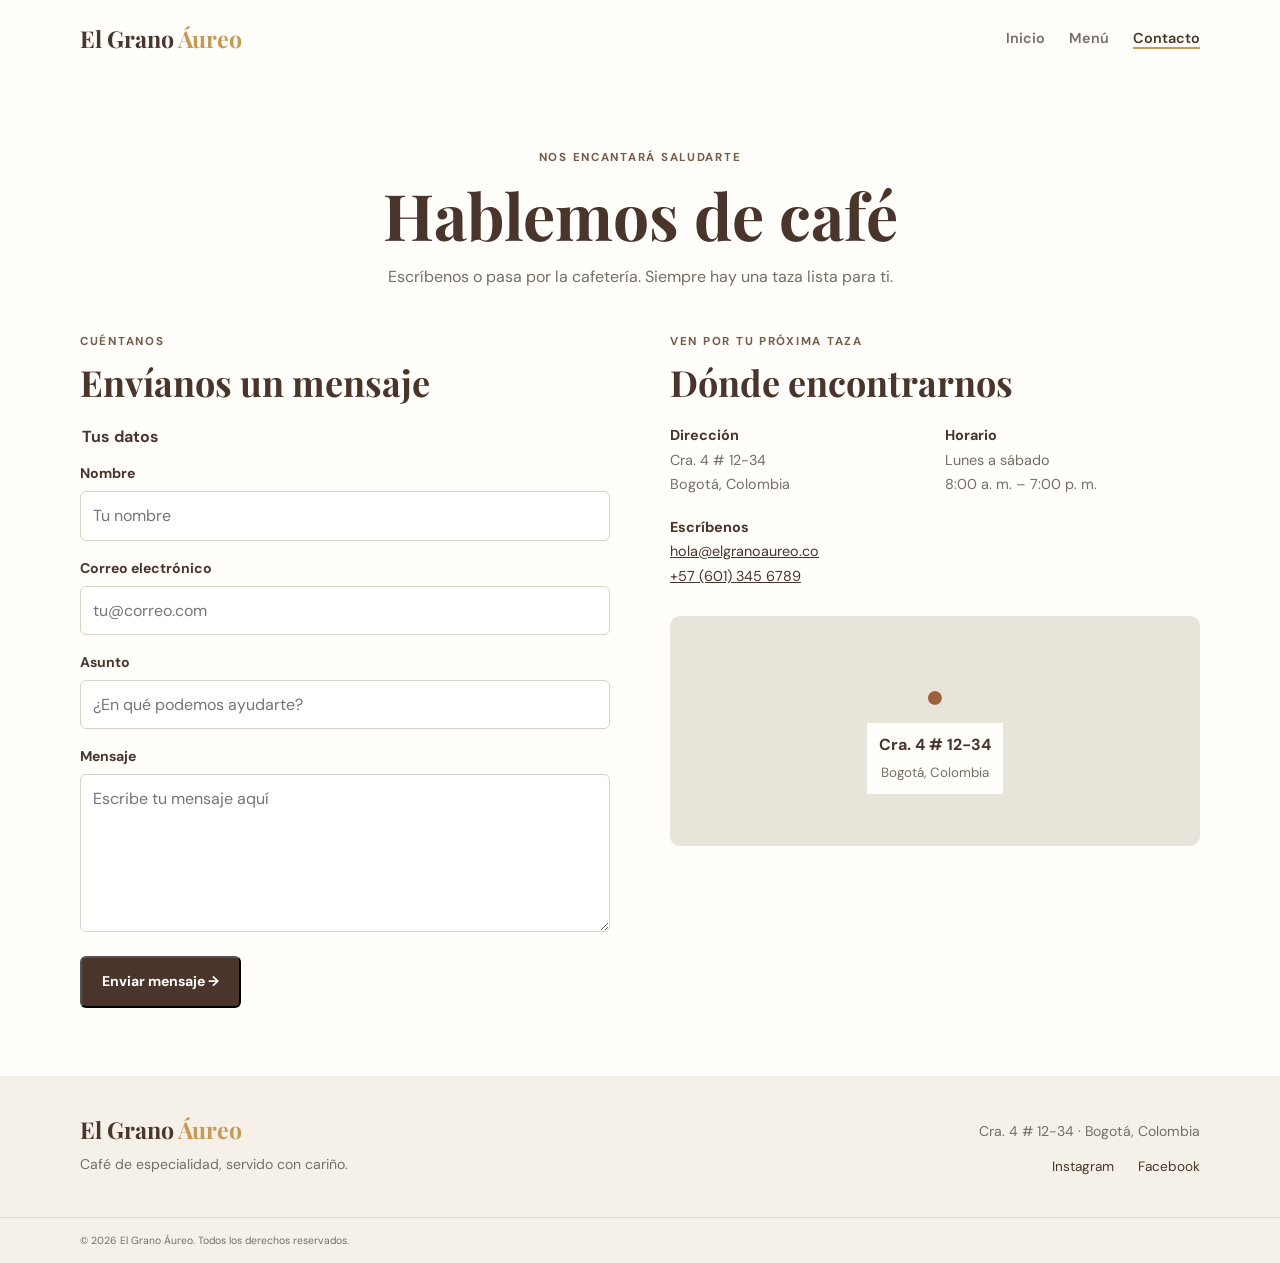
==== contacto.html @ 66225675 "Website ready" ====
<!doctype html>
<html lang="es">
  <head>
    <meta charset="utf-8" />
    <meta name="viewport" content="width=device-width, initial-scale=1" />
    <meta
      name="description"
      content="Contacta con El Grano Áureo y visítanos en Bogotá. Consulta nuestra dirección, horarios y envíanos un mensaje."
    />
    <meta name="theme-color" content="#f6f1e8" />
    <title>Contacto y ubicación | El Grano Áureo</title>
    <link rel="preconnect" href="https://fonts.googleapis.com" />
    <link rel="preconnect" href="https://fonts.gstatic.com" crossorigin />
    <link
      href="https://fonts.googleapis.com/css2?family=DM+Sans:wght@400;500;600;700&family=Playfair+Display:wght@500;600;700&display=swap"
      rel="stylesheet"
    />
    <link rel="stylesheet" href="css/styles.css" />
  </head>
  <body>
    <a class="skip-link" href="#contenido">Saltar al contenido</a>
    <header class="header">
      <div class="header-inner container">
        <a class="brand" href="index.html" aria-label="El Grano Áureo, inicio"
          >El Grano <span>Áureo</span></a
        >
        <nav class="nav" aria-label="Navegación principal">
          <ul class="nav-list">
            <li><a class="nav-link" href="index.html">Inicio</a></li>
            <li><a class="nav-link" href="menu.html">Menú</a></li>
            <li>
              <a
                class="nav-link is-active"
                href="contacto.html"
                aria-current="page"
                >Contacto</a
              >
            </li>
          </ul>
        </nav>
      </div>
    </header>
    <!-- Datos de contacto y formulario en el mismo lugar. -->
    <main id="contenido" class="contact-page">
      <header class="page-heading container">
        <p class="eyebrow">Nos encantará saludarte</p>
        <h1 class="page-title">Hablemos de café</h1>
        <p class="page-intro">
          Escríbenos o pasa por la cafetería. Siempre hay una taza lista para
          ti.
        </p>
      </header>
      <div class="contact-layout container">
        <section class="contact-form" aria-labelledby="form-title">
          <p class="eyebrow">Cuéntanos</p>
          <h2 class="section-title" id="form-title">Envíanos un mensaje</h2>
          <form action="#" method="post">
            <fieldset class="form-fields">
              <legend class="form-title">Tus datos</legend>
              <div class="field">
                <label class="field-label" for="nombre">Nombre</label
                ><input
                  class="field-input"
                  type="text"
                  id="nombre"
                  name="nombre"
                  autocomplete="name"
                  placeholder="Tu nombre"
                  required
                />
              </div>
              <div class="field">
                <label class="field-label" for="correo"
                  >Correo electrónico</label
                ><input
                  class="field-input"
                  type="email"
                  id="correo"
                  name="correo"
                  autocomplete="email"
                  placeholder="tu@correo.com"
                  required
                />
              </div>
              <div class="field">
                <label class="field-label" for="asunto">Asunto</label
                ><input
                  class="field-input"
                  type="text"
                  id="asunto"
                  name="asunto"
                  placeholder="¿En qué podemos ayudarte?"
                />
              </div>
              <div class="field">
                <label class="field-label" for="mensaje">Mensaje</label
                ><textarea
                  class="field-input textarea"
                  id="mensaje"
                  name="mensaje"
                  rows="5"
                  placeholder="Escribe tu mensaje aquí"
                  required
                ></textarea>
              </div>
              <button class="button" type="submit">
                Enviar mensaje <span aria-hidden="true">→</span>
              </button>
            </fieldset>
          </form>
        </section>
        <section class="contact-info" aria-labelledby="visit-title">
          <p class="eyebrow">Ven por tu próxima taza</p>
          <h2 class="section-title" id="visit-title">Dónde encontrarnos</h2>
          <address class="address">
            <p>
              <strong>Dirección</strong><br />Cra. 4 # 12-34<br />Bogotá,
              Colombia
            </p>
            <p>
              <strong>Horario</strong><br />Lunes a sábado<br />8:00 a. m. –
              7:00 p. m.
            </p>
            <p>
              <strong>Escríbenos</strong><br /><a
                href="mailto:hola@elgranoaureo.co"
                >hola@elgranoaureo.co</a
              ><br /><a href="tel:+576013456789">+57 (601) 345 6789</a>
            </p>
          </address>
          <div
            class="map"
            role="img"
            aria-label="Mapa de ubicación de El Grano Áureo en Bogotá"
          >
            <span class="map-pin" aria-hidden="true">●</span>
            <p>Cra. 4 # 12-34<br /><small>Bogotá, Colombia</small></p>
          </div>
        </section>
      </div>
    </main>
    <footer class="footer">
      <div class="footer-main container">
        <div>
          <a class="brand" href="index.html">El Grano <span>Áureo</span></a>
          <p class="footer-tagline">
            Café de especialidad, servido con cariño.
          </p>
        </div>
        <div class="footer-details">
          <p>Cra. 4 # 12-34 · Bogotá, Colombia</p>
          <ul class="social-list" aria-label="Redes sociales">
            <li>
              <a
                href="https://www.instagram.com/"
                aria-label="Instagram de El Grano Áureo"
                >Instagram</a
              >
            </li>
            <li>
              <a
                href="https://www.facebook.com/"
                aria-label="Facebook de El Grano Áureo"
                >Facebook</a
              >
            </li>
          </ul>
        </div>
      </div>
      <div class="footer-bottom">
        <div class="container">
          <small>© 2026 El Grano Áureo. Todos los derechos reservados.</small>
        </div>
      </div>
    </footer>
  </body>
</html>
---- css/styles.css ----
/* Hoja principal: carga los estilos por partes. */
@import url("base.css");
@import url("layout.css");
@import url("components.css");
@import url("home.css");
@import url("menu.css");
@import url("contact.css");
@import url("responsive.css");
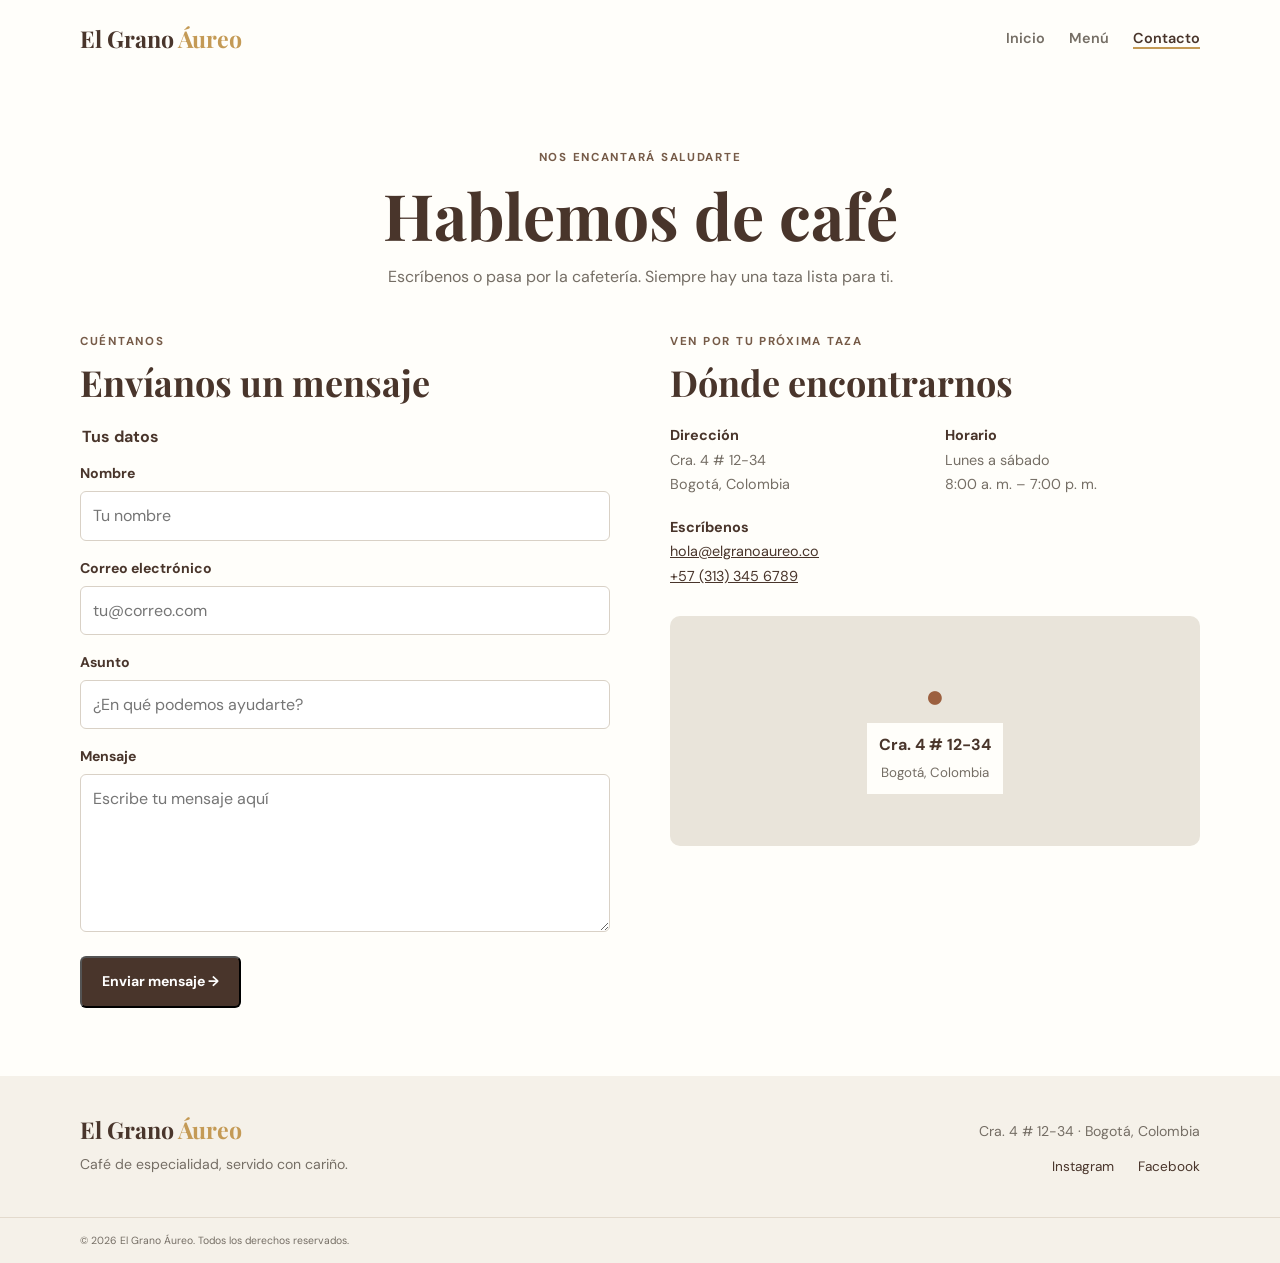
==== commit deb05fd0: "Refactored HTML" ====
--- a/contacto.html
+++ b/contacto.html
@@ -9,6 +9,7 @@
     />
     <meta name="theme-color" content="#f6f1e8" />
     <title>Contacto y ubicación | El Grano Áureo</title>
+    <!-- * Acelera la conexión con los servidores de Google Fonts -->
     <link rel="preconnect" href="https://fonts.googleapis.com" />
     <link rel="preconnect" href="https://fonts.gstatic.com" crossorigin />
     <link
@@ -18,12 +19,12 @@
     <link rel="stylesheet" href="css/styles.css" />
   </head>
   <body>
-    <a class="skip-link" href="#contenido">Saltar al contenido</a>
+    <!-- * Encabezado principal del sitio -->
     <header class="header">
       <div class="header-inner container">
-        <a class="brand" href="index.html" aria-label="El Grano Áureo, inicio"
-          >El Grano <span>Áureo</span></a
-        >
+        <a class="brand" href="index.html" aria-label="El Grano Áureo, inicio">
+          El Grano <span>Áureo</span>
+        </a>
         <nav class="nav" aria-label="Navegación principal">
           <ul class="nav-list">
             <li><a class="nav-link" href="index.html">Inicio</a></li>
@@ -33,14 +34,15 @@
                 class="nav-link is-active"
                 href="contacto.html"
                 aria-current="page"
-                >Contacto</a
               >
+                Contacto
+              </a>
             </li>
           </ul>
         </nav>
       </div>
     </header>
-    <!-- Datos de contacto y formulario en el mismo lugar. -->
+    <!-- * Contenido principal del sitio -->
     <main id="contenido" class="contact-page">
       <header class="page-heading container">
         <p class="eyebrow">Nos encantará saludarte</p>
@@ -50,7 +52,9 @@
           ti.
         </p>
       </header>
+      <!-- * Diseño de la página de contacto -->
       <div class="contact-layout container">
+        <!-- * Formulario de contacto -->
         <section class="contact-form" aria-labelledby="form-title">
           <p class="eyebrow">Cuéntanos</p>
           <h2 class="section-title" id="form-title">Envíanos un mensaje</h2>
@@ -58,8 +62,8 @@
             <fieldset class="form-fields">
               <legend class="form-title">Tus datos</legend>
               <div class="field">
-                <label class="field-label" for="nombre">Nombre</label
-                ><input
+                <label class="field-label" for="nombre">Nombre</label>
+                <input
                   class="field-input"
                   type="text"
                   id="nombre"
@@ -70,9 +74,10 @@
                 />
               </div>
               <div class="field">
-                <label class="field-label" for="correo"
-                  >Correo electrónico</label
-                ><input
+                <label class="field-label" for="correo">
+                  Correo electrónico
+                </label>
+                <input
                   class="field-input"
                   type="email"
                   id="correo"
@@ -83,8 +88,8 @@
                 />
               </div>
               <div class="field">
-                <label class="field-label" for="asunto">Asunto</label
-                ><input
+                <label class="field-label" for="asunto">Asunto</label>
+                <input
                   class="field-input"
                   type="text"
                   id="asunto"
@@ -93,8 +98,8 @@
                 />
               </div>
               <div class="field">
-                <label class="field-label" for="mensaje">Mensaje</label
-                ><textarea
+                <label class="field-label" for="mensaje">Mensaje</label>
+                <textarea
                   class="field-input textarea"
                   id="mensaje"
                   name="mensaje"
@@ -109,9 +114,11 @@
             </fieldset>
           </form>
         </section>
+        <!-- * Información de contacto -->
         <section class="contact-info" aria-labelledby="visit-title">
           <p class="eyebrow">Ven por tu próxima taza</p>
           <h2 class="section-title" id="visit-title">Dónde encontrarnos</h2>
+          <!-- * Dirección -->
           <address class="address">
             <p>
               <strong>Dirección</strong><br />Cra. 4 # 12-34<br />Bogotá,
@@ -122,10 +129,10 @@
               7:00 p. m.
             </p>
             <p>
-              <strong>Escríbenos</strong><br /><a
-                href="mailto:hola@elgranoaureo.co"
-                >hola@elgranoaureo.co</a
-              ><br /><a href="tel:+576013456789">+57 (601) 345 6789</a>
+              <strong>Escríbenos</strong><br />
+              <a href="mailto:hola@elgranoaureo.co">hola@elgranoaureo.co</a>
+              <br />
+              <a href="tel:+576013456789">+57 (313) 345 6789</a>
             </p>
           </address>
           <div
@@ -139,6 +146,7 @@
         </section>
       </div>
     </main>
+    <!-- * Pie de página -->
     <footer class="footer">
       <div class="footer-main container">
         <div>
@@ -154,15 +162,19 @@
               <a
                 href="https://www.instagram.com/"
                 aria-label="Instagram de El Grano Áureo"
-                >Instagram</a
+                target="_blank"
               >
+                Instagram
+              </a>
             </li>
             <li>
               <a
                 href="https://www.facebook.com/"
                 aria-label="Facebook de El Grano Áureo"
-                >Facebook</a
+                target="_blank"
               >
+                Facebook
+              </a>
             </li>
           </ul>
         </div>
